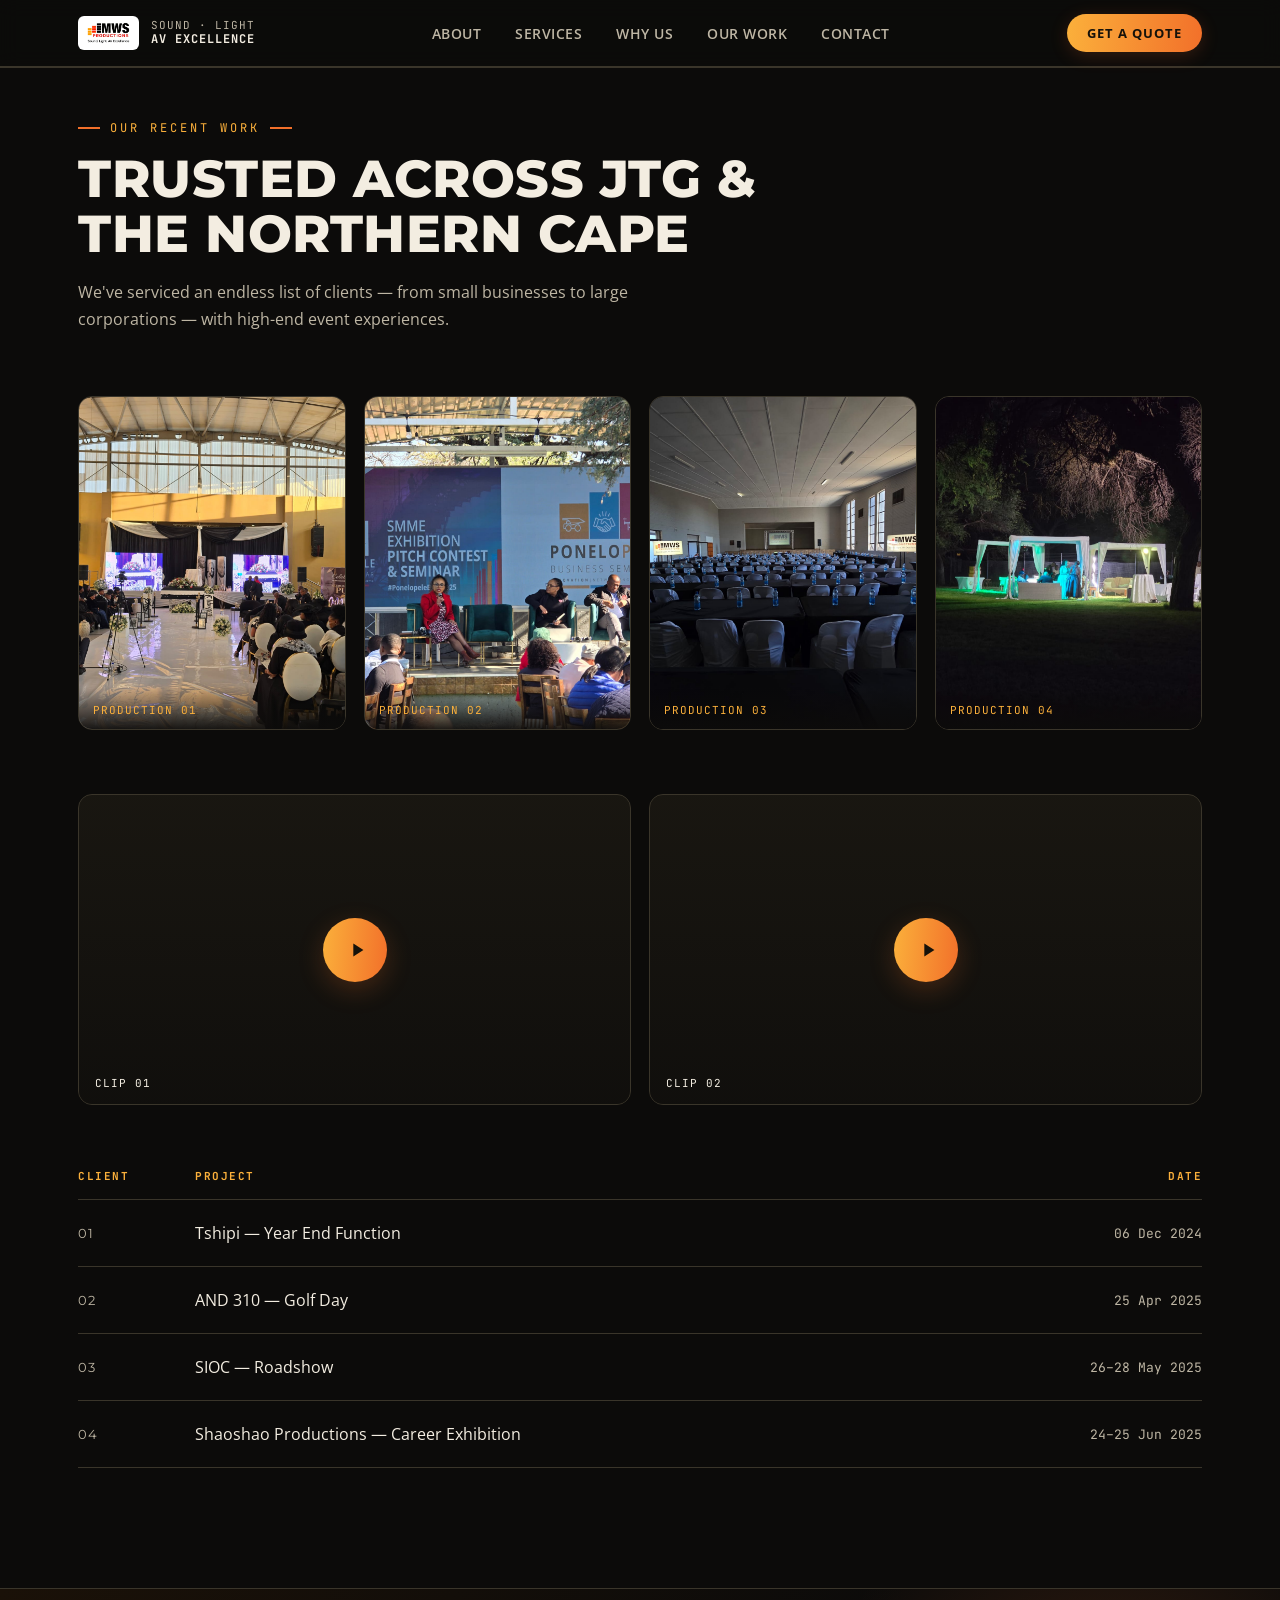
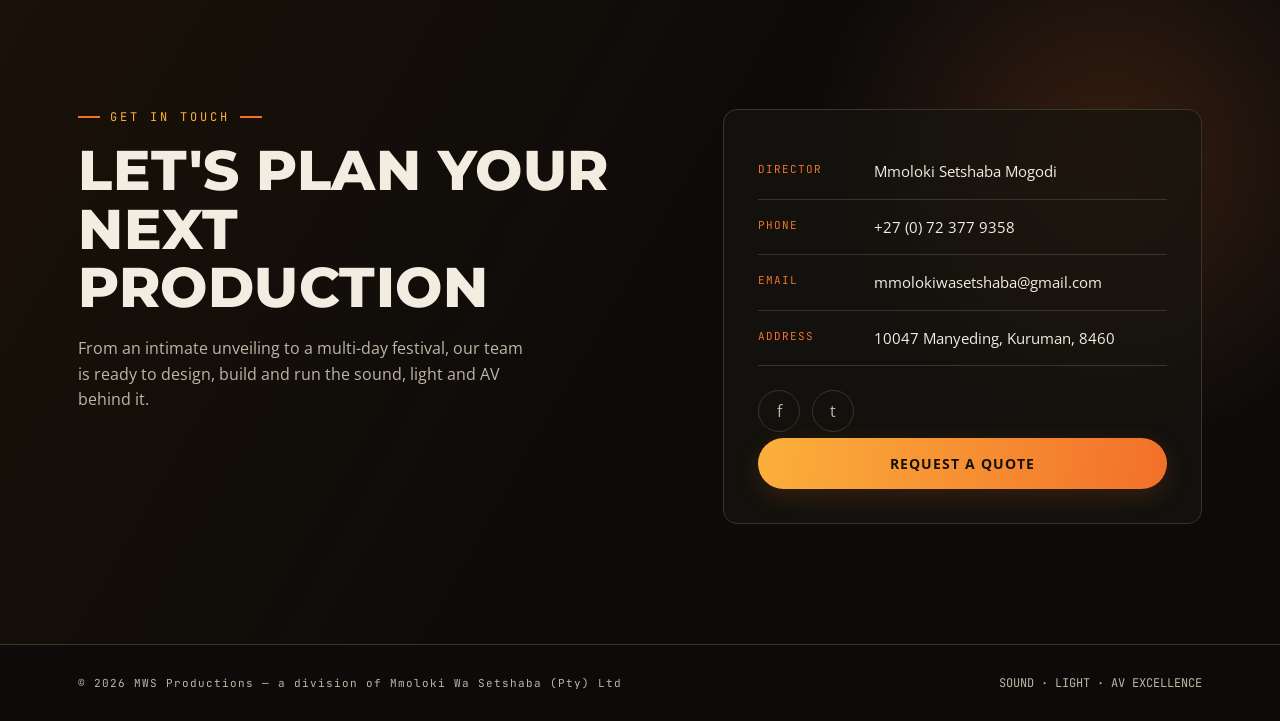
==== our-work.html @ 177bc917 "init" ====
<!DOCTYPE html>
<html lang="en">
<head>
<meta charset="UTF-8">
<meta name="viewport" content="width=device-width, initial-scale=1.0">
<title>MWS Productions — Sound. Light. AV Excellence.</title>
<link rel="preconnect" href="https://fonts.googleapis.com">
<link href="https://fonts.googleapis.com/css2?family=Montserrat:wght@400;600;700;800;900&family=Open+Sans:wght@400;500;600;700&family=JetBrains+Mono:wght@400;500&display=swap" rel="stylesheet">
<link rel="stylesheet" href="styles.css">
</head>
<body>

<header>
  <nav>
    <div class="brand">
      <img src="logo.png" alt="MWS Productions">
      <div class="brand-text">SOUND · LIGHT<br><b>AV EXCELLENCE</b></div>
    </div>
    <div class="navlinks">
      <a href="index.html#about">About</a>
      <a href="index.html#services">Services</a>
      <a href="why-us.html#why">Why Us</a>
      <a href="#work">Our Work</a>
      <a href="#contact">Contact</a>
    </div>
    <a href="#contact" class="nav-cta">Get a Quote</a>
  <button class="burger" id="burger" aria-label="Open menu" onclick="toggleMenu()">
      <span></span><span></span><span></span>
    </button>
  </nav>
  <div class="mobile-menu" id="mobile-menu">
    <a href="index.html#about" onclick="toggleMenu()">About</a>
    <a href="index.html#services" onclick="toggleMenu()">Services</a>
    <a href="why-us.html#why" onclick="toggleMenu()">Why Us</a>
    <a href="#work" onclick="toggleMenu()">Our Work</a>
    <a href="#contact" onclick="toggleMenu()">Contact</a>
    <a href="#contact" class="nav-cta" onclick="toggleMenu()">Get a Quote</a>
  </div>
</header>


<section class="work" id="work">
  <div class="wrap">
    <div class="sec-head">
      <div class="eyebrow">Our Recent Work</div>
      <h2>Trusted across JTG &amp; the Northern Cape</h2>
      <p>We've serviced an endless list of clients — from small businesses to large corporations — with high-end event experiences.</p>
    </div>

    <div class="work-gallery">
      <figure onclick="openLightbox('work1.jpg')"><img src="work1.jpg" alt="MWS Productions event work 1"><figcaption>Production 01</figcaption></figure>
      <figure onclick="openLightbox('work2.jpg')"><img src="work2.jpg" alt="MWS Productions event work 2"><figcaption>Production 02</figcaption></figure>
      <figure onclick="openLightbox('work3.jpg')"><img src="work3.jpg" alt="MWS Productions event work 3"><figcaption>Production 03</figcaption></figure>
      <figure onclick="openLightbox('work4.jpg')"><img src="work4.jpg" alt="MWS Productions event work 4"><figcaption>Production 04</figcaption></figure>
    </div>

    <div class="lightbox" id="lightbox" onclick="if(event.target===this)closeLightbox()">
      <div class="lightbox-close" onclick="closeLightbox()">&times;</div>
      <img id="lightbox-img" src="" alt="">
    </div>

    <div class="work-videos">
      <div class="video-card" onclick="playVideo(this)">
        <video preload="metadata" playsinline>
          <source src="VIDEO1.mp4" type="video/mp4">
        </video>
        <div class="vc-overlay">
          <div class="vc-play">
            <svg width="22" height="22" viewBox="0 0 24 24" fill="#16120a"><path d="M8 5v14l11-7z"/></svg>
          </div>
        </div>
        <div class="vc-label">Clip 01</div>
      </div>
      <div class="video-card" onclick="playVideo(this)">
        <video preload="metadata" playsinline>
          <source src="VIDEO2.mp4" type="video/mp4">
        </video>
        <div class="vc-overlay">
          <div class="vc-play">
            <svg width="22" height="22" viewBox="0 0 24 24" fill="#16120a"><path d="M8 5v14l11-7z"/></svg>
          </div>
        </div>
        <div class="vc-label">Clip 02</div>
      </div>
    </div>

    <table>
      <thead>
        <tr><th>Client</th><th>Project</th><th style="text-align:right;">Date</th></tr>
      </thead>
      <tbody>
        <tr><td>01</td><td>Tshipi — Year End Function</td><td>06 Dec 2024</td></tr>
        <tr><td>02</td><td>AND 310 — Golf Day</td><td>25 Apr 2025</td></tr>
        <tr><td>03</td><td>SIOC — Roadshow</td><td>26–28 May 2025</td></tr>
        <tr><td>04</td><td>Shaoshao Productions — Career Exhibition</td><td>24–25 Jun 2025</td></tr>
      </tbody>
    </table>
  </div>
</section>

<section class="contact" id="contact">
  <div class="wrap">
    <div class="contact-grid">
      <div>
        <div class="eyebrow">Get In Touch</div>
        <h2>Let's plan your<br>next production</h2>
        <p>From an intimate unveiling to a multi-day festival, our team is ready to design, build and run the sound, light and AV behind it.</p>
      </div>
      <div class="contact-card">
        <div class="contact-row">
          <div class="lab">Director</div>
          <div class="val">Mmoloki Setshaba Mogodi</div>
        </div>
        <div class="contact-row">
          <div class="lab">Phone</div>
          <div class="val"><a href="tel:+27723779358">+27 (0) 72 377 9358</a></div>
        </div>
        <div class="contact-row">
          <div class="lab">Email</div>
          <div class="val"><a href="mailto:mmolokiwasetshaba@gmail.com">mmolokiwasetshaba@gmail.com</a></div>
        </div>
        <div class="contact-row">
          <div class="lab">Address</div>
          <div class="val">10047 Manyeding, Kuruman, 8460</div>
        </div>
        <div class="socials">
          <a href="https://www.facebook.com/share/1BKwjpVTyV/" aria-label="Facebook" target="_blank" rel="noopener">f</a>
          <a href="https://www.tiktok.com/@setshabamogodi?_r=1&_t=ZS-96qgybyhoZ6" aria-label="TikTok" target="_blank" rel="noopener">t</a>
        </div>
        <a href="mailto:mmolokiwasetshaba@gmail.com" class="btn-primary">Request A Quote</a>
      </div>
    </div>
  </div>
</section>

<footer>
  <div class="wrap foot-row">
    <div class="brand-text">© 2026 MWS Productions — a division of Mmoloki Wa Setshaba (Pty) Ltd</div>
    <span class="mono">SOUND · LIGHT · AV EXCELLENCE</span>
  </div>
</footer>
<script src="script.js"></script>
</body>
</html>
---- styles.css ----
:root{
    --black:#0c0b0a;
    --panel:#16140f;
    --panel-2:#1d1a13;
    --line:#3a352a;
    --cream:#f3ede1;
    --cream-dim:#beb6a4;
    --amber:#fbb03b;
    --orange:#f2702a;
    --orange-deep:#d6531a;
    --r:14px;
  }
  *{margin:0;padding:0;box-sizing:border-box;}
  html{scroll-behavior:smooth;}
  body{
    background:var(--black);
    color:var(--cream);
    font-family:'Open Sans',sans-serif;
    overflow-x:hidden;
  }
  ::selection{background:var(--orange);color:#0c0b0a;}
 
  h1,h2,h3{font-family:'Montserrat',sans-serif;font-weight:800;letter-spacing:0.5px;text-transform:uppercase;}
  .mono{font-family:'JetBrains Mono',monospace;}
  .eyebrow{
    font-family:'JetBrains Mono',monospace;
    font-size:12px;
    letter-spacing:3px;
    text-transform:uppercase;
    color:var(--amber);
    display:flex;
    align-items:center;
    gap:10px;
  }
  .eyebrow::before{content:"";width:22px;height:2px;background:var(--orange);display:inline-block;}
  .eyebrow::after{content:"";width:22px;height:2px;background:var(--orange);display:inline-block;}
  a{color:inherit;text-decoration:none;}
  .wrap{max-width:1180px;margin:0 auto;padding:0 28px;}
 
  /* ---------- EQ bars motif ---------- */
  .eq{display:flex;align-items:flex-end;gap:4px;height:18px;}
  .eq span{width:4px;background:var(--amber);display:block;animation:eqpulse 1.1s ease-in-out infinite;}
  .eq span:nth-child(1){height:40%;background:var(--amber);animation-delay:0s;}
  .eq span:nth-child(2){height:70%;background:var(--orange);animation-delay:.15s;}
  .eq span:nth-child(3){height:100%;background:var(--orange-deep);animation-delay:.3s;}
  .eq span:nth-child(4){height:55%;background:#221d12;animation-delay:.45s;}
  @keyframes eqpulse{0%,100%{transform:scaleY(.5);}50%{transform:scaleY(1);}}
  @media (prefers-reduced-motion: reduce){.eq span{animation:none;}}
 
  /* ---------- NAV ---------- */
  header{
    position:fixed;top:0;left:0;right:0;z-index:100;
    background:rgba(12,11,10,0.82);
    backdrop-filter:blur(10px);
    border-bottom:1px solid var(--line);
  }
  nav{
    display:flex;align-items:center;justify-content:space-between;
    max-width:1180px;margin:0 auto;padding:14px 28px;
  }
  .brand{display:flex;align-items:center;gap:12px;}
  .brand img{height:34px;width:auto;display:block;background:#fff;padding:5px 8px;border-radius:6px;}
  .brand-text{font-family:'JetBrains Mono',monospace;font-size:11px;color:var(--cream-dim);letter-spacing:1px;line-height:1.3;}
  .brand-text b{color:var(--cream);font-size:12px;}
  .navlinks{display:flex;gap:34px;font-size:14px;font-weight:600;text-transform:uppercase;letter-spacing:0.5px;}
  .navlinks a{position:relative;padding:4px 0;color:var(--cream-dim);transition:color .2s;}
  .navlinks a:hover{color:var(--cream);}
  .navlinks a::after{content:"";position:absolute;bottom:-2px;left:0;width:0;height:2px;background:linear-gradient(90deg,var(--amber),var(--orange));transition:width .25s;}
  .navlinks a:hover::after{width:100%;}
  .nav-cta{
    font-size:13px;font-weight:700;text-transform:uppercase;letter-spacing:1px;
    background:linear-gradient(95deg,var(--amber),var(--orange));
    color:#16120a;padding:10px 20px;border-radius:999px;
    box-shadow:0 4px 18px rgba(242,112,42,0.18);
  }
  .burger{
    display:none;flex-direction:column;justify-content:center;gap:5px;
    width:42px;height:42px;border-radius:50%;border:1px solid var(--line);
    background:transparent;cursor:pointer;flex-shrink:0;
  }
  .burger span{display:block;width:18px;height:2px;background:var(--cream);margin:0 auto;transition:transform .25s, opacity .25s;}
  .burger.is-open span:nth-child(1){transform:translateY(7px) rotate(45deg);}
  .burger.is-open span:nth-child(2){opacity:0;}
  .burger.is-open span:nth-child(3){transform:translateY(-7px) rotate(-45deg);}
 
  .mobile-menu{
    display:flex;flex-direction:column;gap:0;
    background:rgba(12,11,10,0.97);border-top:1px solid var(--line);
    max-height:0;overflow:hidden;transition:max-height .3s ease;
  }
  .mobile-menu.is-open{max-height:420px;}
  .mobile-menu a{
    padding:18px 28px;border-bottom:1px solid var(--line);font-size:15px;font-weight:600;
    text-transform:uppercase;letter-spacing:0.5px;color:var(--cream-dim);
  }
  .mobile-menu a:hover{color:var(--amber);}
  .mobile-menu .nav-cta{margin:18px 28px;display:inline-block;text-align:center;}
 
  /* ---------- HERO ---------- */
  .hero{
    position:relative;
    min-height:100vh;
    display:flex;
    align-items:center;
    padding:140px 0 100px;
    background:
      radial-gradient(ellipse 900px 500px at 80% 0%, rgba(242,112,42,0.16), transparent 60%),
      radial-gradient(ellipse 700px 500px at 10% 100%, rgba(251,176,59,0.10), transparent 60%),
      var(--black);
    overflow:hidden;
  }
  .hero-bars{
    position:absolute;right:-60px;top:0;bottom:0;width:46%;
    display:flex;align-items:flex-end;gap:18px;
    padding:80px 40px;opacity:.55;
    -webkit-mask-image:linear-gradient(to left, black 30%, transparent 95%);
    mask-image:linear-gradient(to left, black 30%, transparent 95%);
  }
  .hero-bars i{
    flex:1;border-radius:4px 4px 0 0;
    background:linear-gradient(180deg,var(--amber),var(--orange-deep));
    animation:barwave 3.4s ease-in-out infinite;
  }
  .hero-bars i:nth-child(odd){animation-duration:4.1s;}
  .hero-bars i:nth-child(1){height:30%;animation-delay:.1s;}
  .hero-bars i:nth-child(2){height:62%;animation-delay:.6s;}
  .hero-bars i:nth-child(3){height:42%;animation-delay:0s;}
  .hero-bars i:nth-child(4){height:88%;animation-delay:.9s;}
  .hero-bars i:nth-child(5){height:50%;animation-delay:.3s;}
  .hero-bars i:nth-child(6){height:75%;animation-delay:1.1s;}
  .hero-bars i:nth-child(7){height:38%;animation-delay:.5s;}
  .hero-bars i:nth-child(8){height:65%;animation-delay:.2s;}
  @keyframes barwave{0%,100%{transform:scaleY(1);}50%{transform:scaleY(0.65);}}
  @media (prefers-reduced-motion: reduce){.hero-bars i{animation:none;}}
 
  .hero-inner{position:relative;z-index:2;max-width:680px;}
  .hero h1{
    font-size:clamp(46px,7vw,86px);
    line-height:0.96;
    color:var(--cream);
    margin:22px 0 24px;
  }
  .hero h1 .grad{
    background:linear-gradient(95deg,var(--amber),var(--orange-deep));
    -webkit-background-clip:text;background-clip:text;color:transparent;
  }
  .hero p{
    font-size:18px;line-height:1.6;color:var(--cream-dim);max-width:520px;margin-bottom:36px;
  }
  .hero-ctas{display:flex;gap:16px;flex-wrap:wrap;align-items:center;}
  .btn-primary{
    background:linear-gradient(95deg,var(--amber),var(--orange));
    color:#16120a;font-weight:700;text-transform:uppercase;letter-spacing:1px;font-size:14px;
    padding:16px 32px;border-radius:999px;display:inline-block;
    box-shadow:0 8px 26px rgba(242,112,42,0.16);
    transition:transform .2s;
  }
  .btn-primary:hover{transform:translateY(-2px);}
  .btn-ghost{
    border:1px solid var(--line);color:var(--cream);font-weight:600;text-transform:uppercase;
    letter-spacing:1px;font-size:14px;padding:15px 28px;border-radius:999px;
    transition:border-color .2s, color .2s;
  }
  .btn-ghost:hover{border-color:var(--amber);color:var(--amber);}
 
  .hero-meta{
    display:flex;gap:36px;margin-top:64px;padding-top:28px;border-top:1px solid var(--line);
    max-width:560px;
  }
  .hero-meta div b{display:block;font-family:'Montserrat',sans-serif;font-size:26px;color:var(--cream);}
  .hero-meta div span{font-size:12px;color:var(--cream-dim);text-transform:uppercase;letter-spacing:0.5px;}
 
  /* ---------- SECTION GENERIC ---------- */
  section{padding:120px 0;position:relative;}
  .sec-head{max-width:680px;margin-bottom:64px;}
  .sec-head h2{font-size:clamp(32px,4.2vw,52px);margin-top:16px;color:var(--cream);line-height:1.05;}
  .sec-head p{color:var(--cream-dim);margin-top:18px;font-size:16px;line-height:1.65;max-width:560px;}
 
  /* ---------- ABOUT ---------- */
  .about{background:var(--panel);border-top:1px solid var(--line);border-bottom:1px solid var(--line);}
  .about-grid{display:grid;grid-template-columns:1fr 1fr;gap:64px;align-items:start;}
  .about-grid p{color:var(--cream-dim);line-height:1.75;font-size:16px;margin-bottom:18px;}
  .about-grid p b{color:var(--cream);font-weight:700;}
  .turnkey{
    background:var(--panel-2);border:1px solid var(--line);border-radius:var(--r);padding:30px;
  }
  .turnkey h3{font-family:'Montserrat',sans-serif;font-weight:800;font-size:13px;letter-spacing:1.5px;color:var(--amber);margin-bottom:18px;}
  .turnkey ul{list-style:none;display:grid;grid-template-columns:1fr 1fr;gap:12px 18px;}
  .turnkey li{font-size:14px;color:var(--cream-dim);display:flex;gap:10px;align-items:flex-start;}
  .turnkey li::before{content:"";width:6px;height:6px;margin-top:7px;background:var(--orange);border-radius:1px;flex-shrink:0;}
 
  /* ---------- SERVICES (mixing-board channel strips) ---------- */
  .services{background:var(--black);}
  .channels{display:grid;grid-template-columns:repeat(4,1fr);gap:1px;background:var(--line);border:1px solid var(--line);border-radius:var(--r);overflow:hidden;}
  .channel{
    background:var(--panel);padding:32px 26px 28px;position:relative;
    transition:background .25s;
  }
  .channel:hover{background:var(--panel-2);}
  .channel .chnum{font-family:'JetBrains Mono',monospace;font-size:12px;color:var(--cream-dim);letter-spacing:1px;}
  .channel .eq{margin:18px 0 22px;}
  .channel h4{font-family:'Montserrat',sans-serif;font-size:19px;color:var(--cream);margin-bottom:14px;line-height:1.15;text-transform:uppercase;}
  .channel ul{list-style:none;}
  .channel li{font-size:13.5px;color:var(--cream-dim);line-height:1.7;padding-left:14px;position:relative;}
  .channel li::before{content:"—";position:absolute;left:0;color:var(--orange);}
 
  .for-hire{
    margin-top:1px;
    background:linear-gradient(95deg, rgba(242,112,42,0.12), rgba(251,176,59,0.05));
    border:1px solid var(--line);border-radius:var(--r);
    padding:34px 36px;margin-top:36px;
    display:flex;align-items:center;justify-content:space-between;gap:24px;flex-wrap:wrap;
  }
  .for-hire h4{font-family:'Montserrat',sans-serif;font-size:22px;color:var(--cream);}
  .for-hire p{color:var(--cream-dim);font-size:14.5px;margin-top:6px;}
 
  /* ---------- WHY US ---------- */
  .why{background:var(--panel);border-top:1px solid var(--line);border-bottom:1px solid var(--line);}
  .why-grid{display:grid;grid-template-columns:repeat(5,1fr);gap:1px;background:var(--line);border:1px solid var(--line);border-radius:var(--r);overflow:hidden;}
  .why-card{background:var(--black);padding:30px 22px;text-align:left;}
  .why-card .ix{font-family:'JetBrains Mono',monospace;font-size:11px;color:var(--orange);letter-spacing:1px;margin-bottom:14px;}
  .why-card h4{font-family:'Montserrat',sans-serif;font-size:16px;color:var(--cream);margin-bottom:10px;line-height:1.2;text-transform:uppercase;}
  .why-card p{font-size:13px;color:var(--cream-dim);line-height:1.55;}
 
  /* ---------- WORK / RIDER TABLE ---------- */
  .work-gallery{
    display:grid;grid-template-columns:repeat(4,1fr);gap:18px;margin-bottom:64px;
  }
  .work-gallery figure{
    position:relative;border-radius:var(--r);overflow:hidden;border:1px solid var(--line);
    aspect-ratio:4/5;background:var(--panel-2);
  }
  .work-gallery img{width:100%;height:100%;object-fit:cover;display:block;transition:transform .5s ease;}
  .work-gallery figure{cursor:zoom-in;}
  .work-gallery figure:hover img{transform:scale(1.06);}
 
  .lightbox{
    position:fixed;inset:0;z-index:200;
    background:rgba(10,9,8,0.92);backdrop-filter:blur(6px);
    display:flex;align-items:center;justify-content:center;
    opacity:0;pointer-events:none;transition:opacity .25s ease;padding:40px;
  }
  .lightbox.is-open{opacity:1;pointer-events:auto;}
  .lightbox img{max-width:min(90vw,900px);max-height:85vh;border-radius:10px;box-shadow:0 30px 80px rgba(0,0,0,0.6);}
  .lightbox-close{
    position:absolute;top:28px;right:32px;width:46px;height:46px;border-radius:50%;
    background:rgba(255,255,255,0.06);border:1px solid var(--line);
    display:flex;align-items:center;justify-content:center;color:var(--cream);
    font-size:22px;line-height:1;cursor:pointer;transition:border-color .2s,color .2s;
  }
  .lightbox-close:hover{border-color:var(--amber);color:var(--amber);}
  .work-gallery figcaption{
    position:absolute;left:0;right:0;bottom:0;padding:16px 14px 12px;
    background:linear-gradient(0deg, rgba(12,11,10,0.92), transparent);
    font-family:'JetBrains Mono',monospace;font-size:11px;letter-spacing:1px;color:var(--amber);
    text-transform:uppercase;
  }
  .work table{width:100%;border-collapse:collapse;}
  .work thead th{
    text-align:left;font-family:'JetBrains Mono',monospace;font-size:11px;letter-spacing:1.5px;
    text-transform:uppercase;color:var(--amber);padding:0 0 16px;border-bottom:1px solid var(--line);
  }
  .work tbody td{
    padding:22px 0;border-bottom:1px solid var(--line);font-size:16px;color:var(--cream);
    vertical-align:middle;
  }
  .work tbody tr:hover td{color:var(--amber);}
  .work tbody td:last-child{color:var(--cream-dim);font-family:'JetBrains Mono',monospace;font-size:13px;text-align:right;}
  .work tbody td:first-child{font-family:'Montserrat',sans-serif;font-size:13px;color:var(--cream-dim);letter-spacing:1px;}
 
  /* ---------- CONTACT ---------- */
  .contact{
    background:linear-gradient(120deg,#1a1108,#0c0b0a 55%);
    position:relative;border-top:1px solid var(--line);
    overflow:hidden;
  }
  .contact::before{
    content:"";position:absolute;right:-10%;top:-20%;width:600px;height:600px;border-radius:50%;
    background:radial-gradient(circle, rgba(242,112,42,0.18), transparent 70%);
  }
  .contact-grid{position:relative;z-index:2;display:grid;grid-template-columns:1.1fr 0.9fr;gap:60px;align-items:start;}
  .contact h2{font-size:clamp(32px,4.5vw,56px);color:var(--cream);margin-top:16px;line-height:1.04;}
  .contact > .wrap > .contact-grid > div:first-child p{color:var(--cream-dim);margin-top:20px;font-size:16px;max-width:460px;line-height:1.6;}
  .contact-card{
    background:rgba(22,20,15,0.7);border:1px solid var(--line);border-radius:var(--r);padding:34px;
    backdrop-filter:blur(6px);
  }
  .contact-row{display:flex;gap:16px;padding:16px 0;border-bottom:1px solid var(--line);align-items:flex-start;}
  .contact-row:last-of-type{border-bottom:none;}
  .contact-row .lab{font-family:'JetBrains Mono',monospace;font-size:11px;color:var(--orange);letter-spacing:1px;text-transform:uppercase;width:100px;flex-shrink:0;padding-top:2px;}
  .contact-row .val{font-size:15px;color:var(--cream);line-height:1.5;}
  .contact-row .val a:hover{color:var(--amber);}
  .socials{display:flex;gap:12px;margin-top:24px;}
  .socials a{
    border:1px solid var(--line);width:42px;height:42px;border-radius:50%;
    display:flex;align-items:center;justify-content:center;transition:border-color .2s, color .2s;
    color:var(--cream-dim);
  }
  .socials a:hover{border-color:var(--amber);color:var(--amber);}
  .contact-card .btn-primary{width:100%;text-align:center;margin-top:6px;}
 
  footer{
    background:var(--black);border-top:1px solid var(--line);padding:30px 0;
  }
  .foot-row{display:flex;justify-content:space-between;align-items:center;flex-wrap:wrap;gap:14px;}
  .foot-row .brand-text{color:var(--cream-dim);}
  .foot-row span.mono{font-size:12px;color:var(--cream-dim);}
 
  @media (max-width:980px){
    .navlinks{display:none;}
    .nav-cta{display:none;}
    .burger{display:flex;}
    .about-grid{grid-template-columns:1fr;}
    .channels{grid-template-columns:1fr 1fr;}
    .why-grid{grid-template-columns:1fr 1fr;}
    .contact-grid{grid-template-columns:1fr;}
    .hero-bars{width:60%;opacity:.35;}
  }
  @media (max-width:560px){
    .channels{grid-template-columns:1fr;}
    .why-grid{grid-template-columns:1fr;}
    .turnkey ul{grid-template-columns:1fr;}
    .work tbody td{font-size:14px;}
    .for-hire{flex-direction:column;align-items:flex-start;}
    .work-gallery{grid-template-columns:1fr 1fr;}
    .contact-card{padding:24px;}
    .contact-row{flex-direction:column;gap:4px;padding:14px 0;}
    .contact-row .lab{width:auto;}
    .contact::before{width:340px;height:340px;}
  }
  .work-videos{
    display:grid;grid-template-columns:1fr 1fr;gap:18px;margin-bottom:64px;
  }
  .video-card{
    position:relative;border-radius:var(--r);overflow:hidden;border:1px solid var(--line);
    aspect-ratio:16/9;background:var(--panel-2);cursor:pointer;
  }
  .video-card video{width:100%;height:100%;object-fit:cover;display:block;}
  .video-card .vc-overlay{
    position:absolute;inset:0;display:flex;align-items:center;justify-content:center;
    background:linear-gradient(0deg, rgba(12,11,10,0.75), rgba(12,11,10,0.25));
    transition:opacity .3s ease;
  }
  .video-card.is-playing .vc-overlay{opacity:0;pointer-events:none;}
  .vc-play{
    width:64px;height:64px;border-radius:50%;
    background:linear-gradient(95deg,var(--amber),var(--orange));
    display:flex;align-items:center;justify-content:center;
    box-shadow:0 8px 26px rgba(242,112,42,0.22);
    transition:transform .2s;
  }
  .video-card:hover .vc-play{transform:scale(1.08);}
  .vc-play svg{margin-left:4px;}
  .vc-label{
    position:absolute;left:16px;bottom:14px;
    font-family:'JetBrains Mono',monospace;font-size:11px;letter-spacing:1px;color:var(--cream);
    text-transform:uppercase;z-index:2;
  }
    @media (max-width:380px){
    .wrap{padding:0 18px;}

    .hero{padding:120px 0 70px;}
    .hero h1{font-size:34px;line-height:1.05;}
    .hero p{font-size:15px;}
    .hero-ctas{flex-direction:column;align-items:stretch;}
    .hero-ctas a{text-align:center;}
    .hero-meta{
        flex-direction:column;gap:18px;margin-top:40px;padding-top:20px;
    }
    .hero-meta div b{font-size:21px;}

    .sec-head h2{font-size:26px;}

    .contact h2{font-size:28px;}
    .contact-card{padding:18px;}
    }
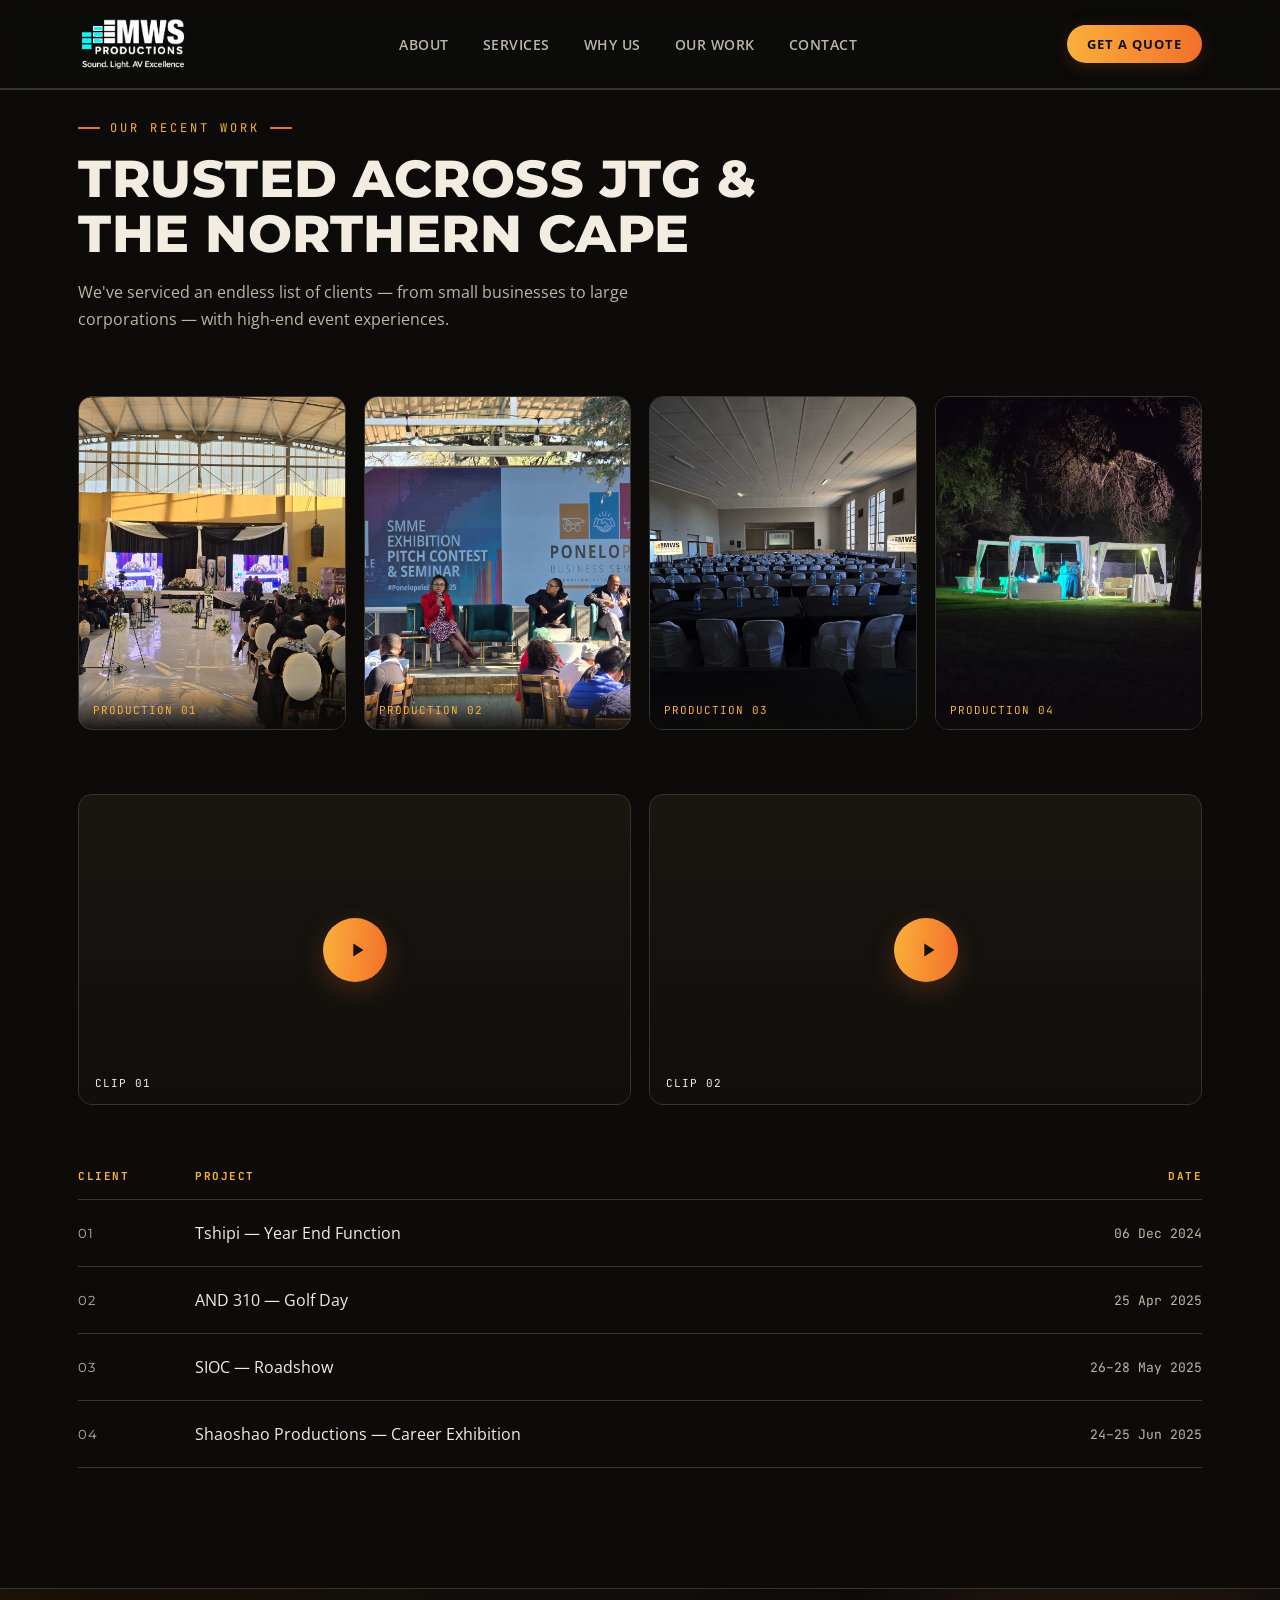
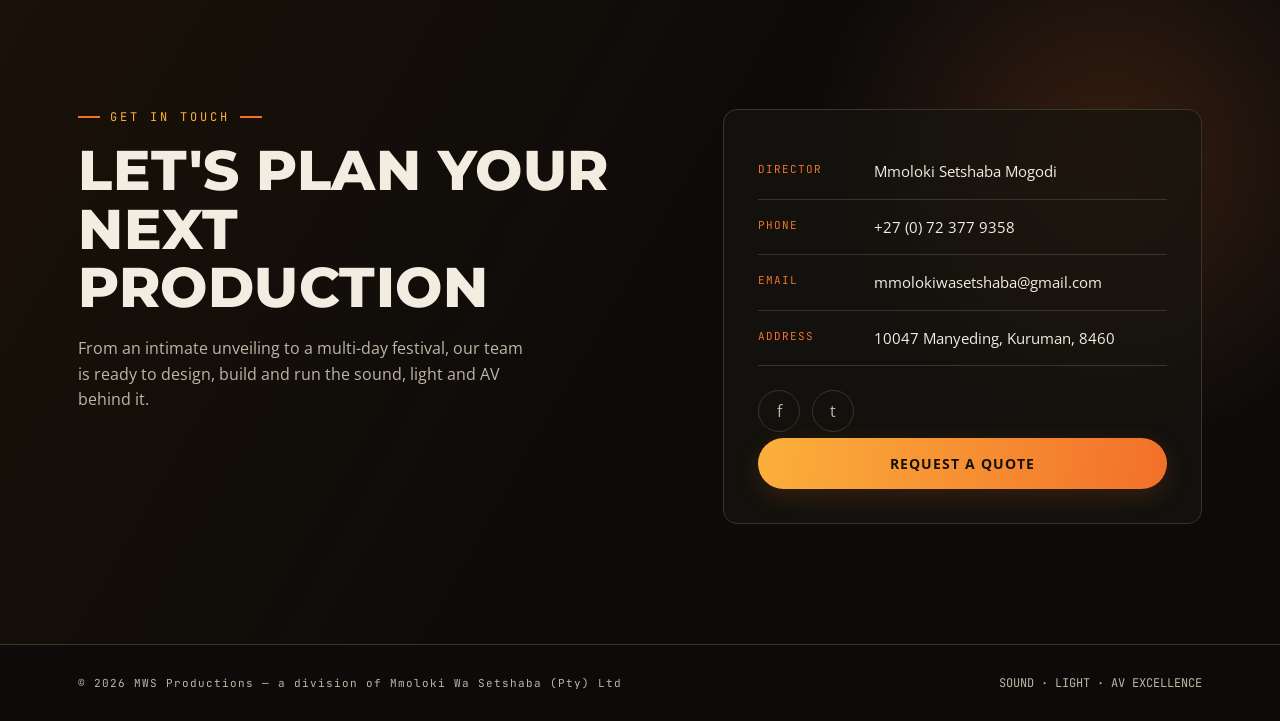
==== commit e3eee628: "update" ====
--- a/our-work.html
+++ b/our-work.html
@@ -14,7 +14,7 @@
   <nav>
     <div class="brand">
       <img src="logo.png" alt="MWS Productions">
-      <div class="brand-text">SOUND · LIGHT<br><b>AV EXCELLENCE</b></div>
+      
     </div>
     <div class="navlinks">
       <a href="index.html#about">About</a>
--- a/styles.css
+++ b/styles.css
@@ -59,7 +59,7 @@
     max-width:1180px;margin:0 auto;padding:14px 28px;
   }
   .brand{display:flex;align-items:center;gap:12px;}
-  .brand img{height:34px;width:auto;display:block;background:#fff;padding:5px 8px;border-radius:6px;}
+  .brand img{height:60px;width:auto;filter: invert(1) brightness(100);border-radius:6px;}
   .brand-text{font-family:'JetBrains Mono',monospace;font-size:11px;color:var(--cream-dim);letter-spacing:1px;line-height:1.3;}
   .brand-text b{color:var(--cream);font-size:12px;}
   .navlinks{display:flex;gap:34px;font-size:14px;font-weight:600;text-transform:uppercase;letter-spacing:0.5px;}
@@ -106,16 +106,40 @@
     background:
       radial-gradient(ellipse 900px 500px at 80% 0%, rgba(242,112,42,0.16), transparent 60%),
       radial-gradient(ellipse 700px 500px at 10% 100%, rgba(251,176,59,0.10), transparent 60%),
-      var(--black);
+      linear-gradient(rgba(12, 11, 10, 0.462), rgba(12,11,10,0.88)),
+      url('hero-background.jpg');
+    background-size:cover;
+    background-position:center;
     overflow:hidden;
   }
-  .hero-bars{
-    position:absolute;right:-60px;top:0;bottom:0;width:46%;
-    display:flex;align-items:flex-end;gap:18px;
-    padding:80px 40px;opacity:.55;
-    -webkit-mask-image:linear-gradient(to left, black 30%, transparent 95%);
-    mask-image:linear-gradient(to left, black 30%, transparent 95%);
-  }
+  
+.hero-bars {
+  position: absolute;
+  top: 0;
+  bottom: 0;
+  width: 30%;
+  display: flex;
+  align-items: flex-end;
+  gap: 18px;
+  padding: 80px 40px;
+  opacity: .55;
+}
+
+/* RIGHT SIDE (your original) */
+.hero-bars.right {
+  right: -60px;
+  -webkit-mask-image: linear-gradient(to left, black 30%, transparent 95%);
+  mask-image: linear-gradient(to left, black 30%, transparent 95%);
+}
+
+/* LEFT SIDE (mirrored) */
+.hero-bars.left {
+  left: -60px;
+  flex-direction: row-reverse; /* flips bar order */
+  -webkit-mask-image: linear-gradient(to right, black 30%, transparent 95%);
+  mask-image: linear-gradient(to right, black 30%, transparent 95%);
+}
+
   .hero-bars i{
     flex:1;border-radius:4px 4px 0 0;
     background:linear-gradient(180deg,var(--amber),var(--orange-deep));
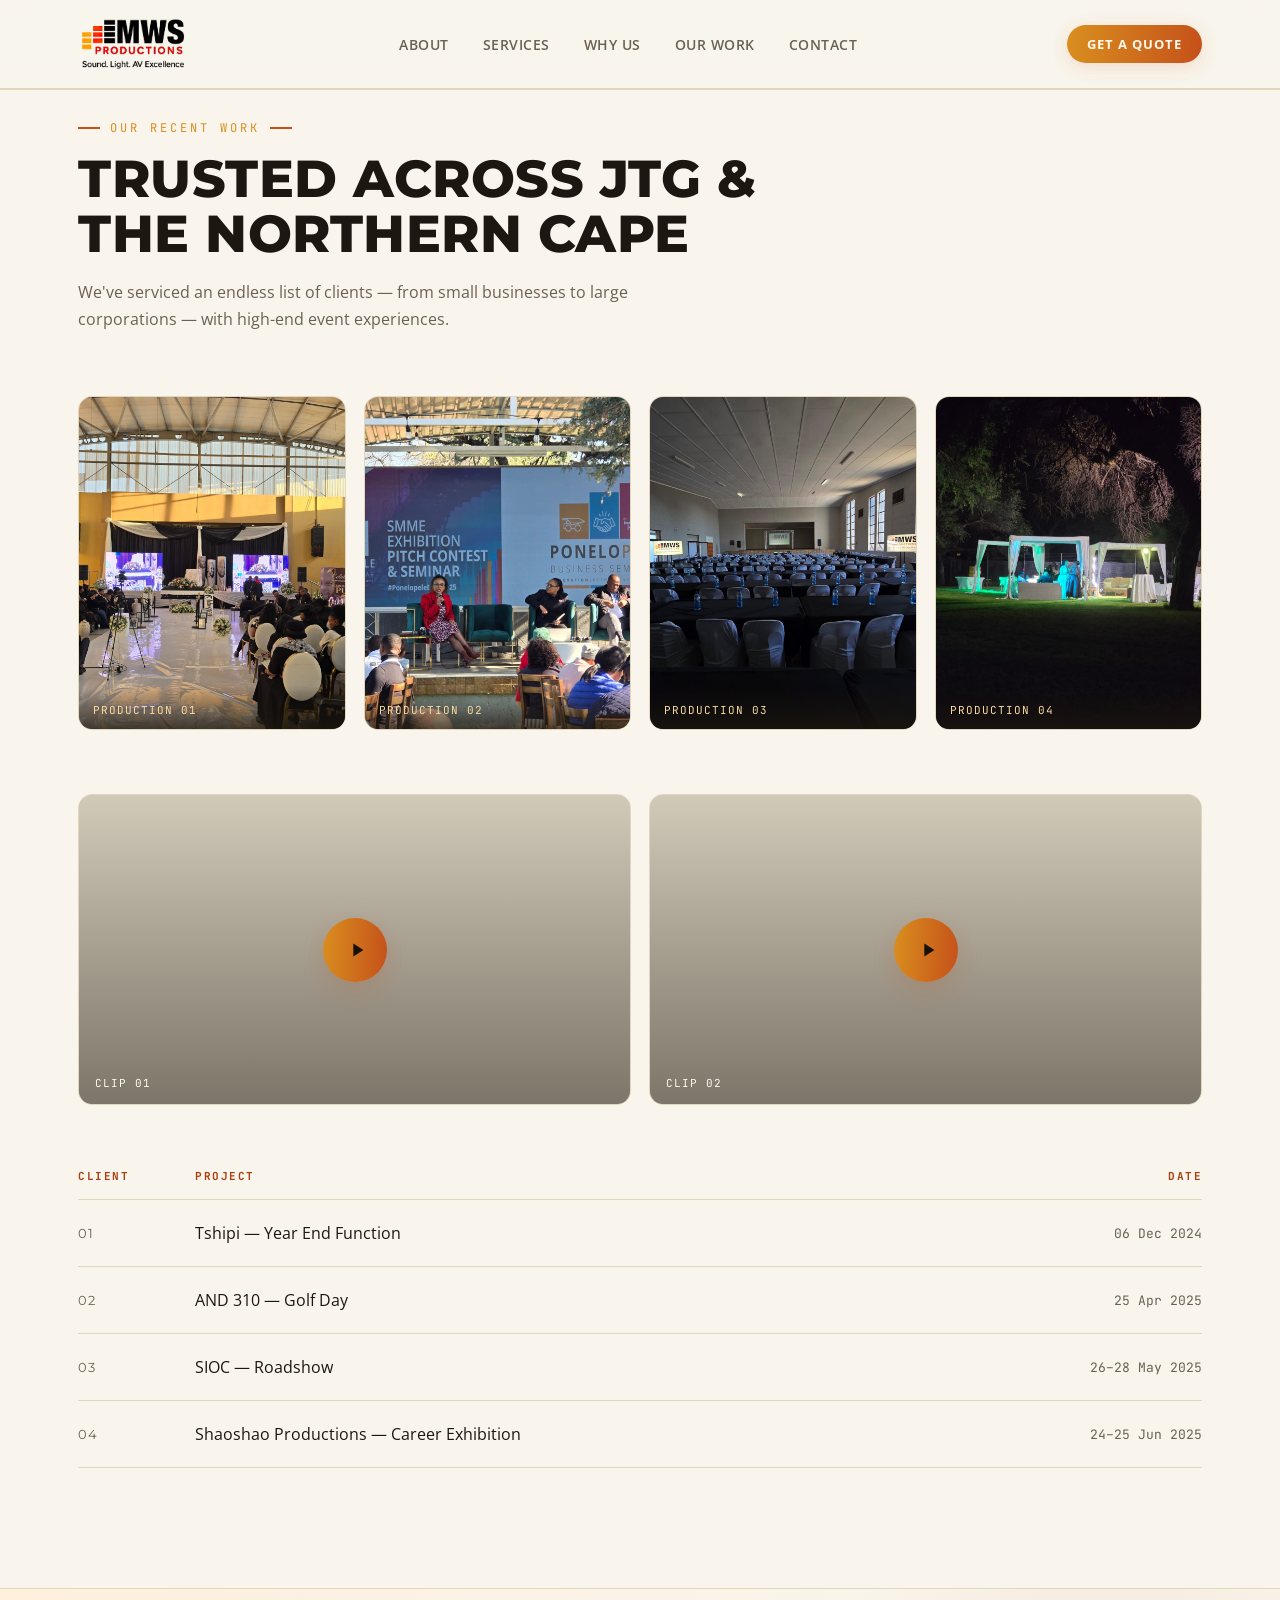
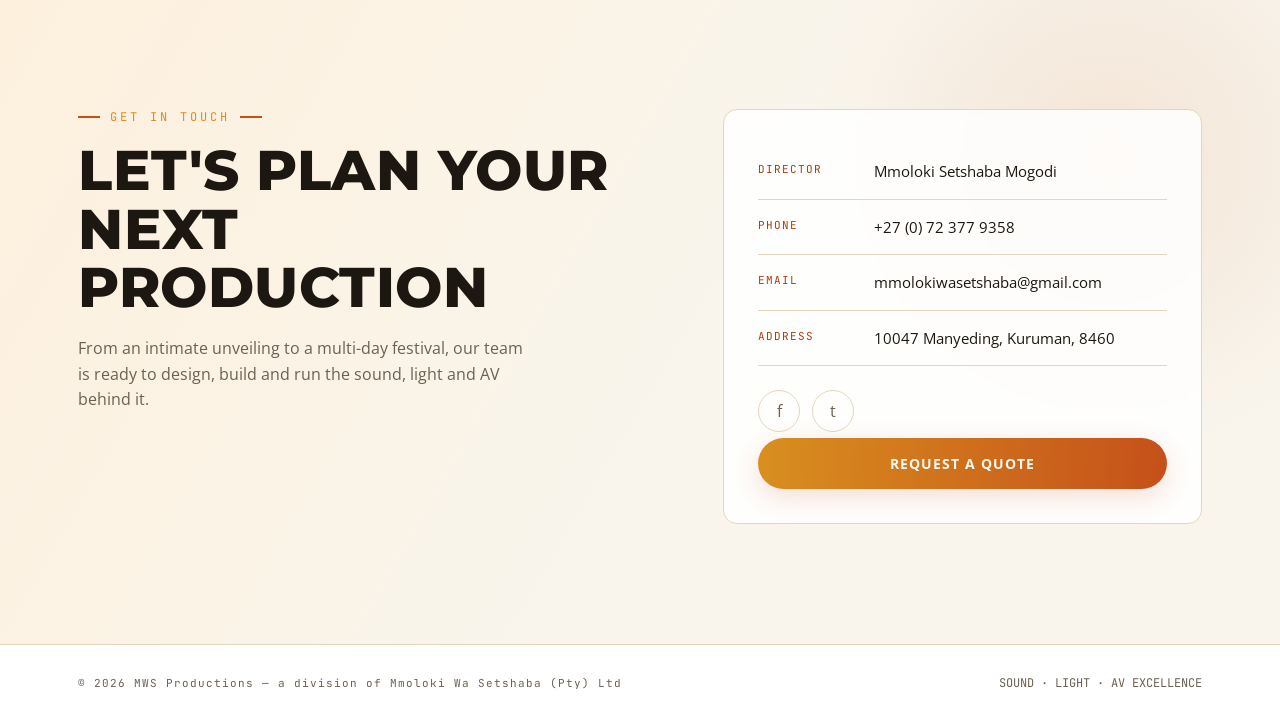
==== commit aa4c20ec: "update" ====
--- a/our-work.html
+++ b/our-work.html
@@ -13,7 +13,7 @@
 <header>
   <nav>
     <div class="brand">
-      <img src="logo.png" alt="MWS Productions">
+      <img src="images/logo.png" alt="MWS Productions">
       
     </div>
     <div class="navlinks">
@@ -48,10 +48,10 @@
     </div>
 
     <div class="work-gallery">
-      <figure onclick="openLightbox('work1.jpg')"><img src="work1.jpg" alt="MWS Productions event work 1"><figcaption>Production 01</figcaption></figure>
-      <figure onclick="openLightbox('work2.jpg')"><img src="work2.jpg" alt="MWS Productions event work 2"><figcaption>Production 02</figcaption></figure>
-      <figure onclick="openLightbox('work3.jpg')"><img src="work3.jpg" alt="MWS Productions event work 3"><figcaption>Production 03</figcaption></figure>
-      <figure onclick="openLightbox('work4.jpg')"><img src="work4.jpg" alt="MWS Productions event work 4"><figcaption>Production 04</figcaption></figure>
+      <figure onclick="openLightbox('work1.jpg')"><img src="images/work1.jpg" alt="MWS Productions event work 1"><figcaption>Production 01</figcaption></figure>
+      <figure onclick="openLightbox('work2.jpg')"><img src="images/work2.jpg" alt="MWS Productions event work 2"><figcaption>Production 02</figcaption></figure>
+      <figure onclick="openLightbox('work3.jpg')"><img src="images/work3.jpg" alt="MWS Productions event work 3"><figcaption>Production 03</figcaption></figure>
+      <figure onclick="openLightbox('work4.jpg')"><img src="images/work4.jpg" alt="MWS Productions event work 4"><figcaption>Production 04</figcaption></figure>
     </div>
 
     <div class="lightbox" id="lightbox" onclick="if(event.target===this)closeLightbox()">
@@ -62,7 +62,7 @@
     <div class="work-videos">
       <div class="video-card" onclick="playVideo(this)">
         <video preload="metadata" playsinline>
-          <source src="VIDEO1.mp4" type="video/mp4">
+          <source src="images/VIDEO1.mp4" type="video/mp4">
         </video>
         <div class="vc-overlay">
           <div class="vc-play">
@@ -73,7 +73,7 @@
       </div>
       <div class="video-card" onclick="playVideo(this)">
         <video preload="metadata" playsinline>
-          <source src="VIDEO2.mp4" type="video/mp4">
+          <source src="images/VIDEO2.mp4" type="video/mp4">
         </video>
         <div class="vc-overlay">
           <div class="vc-play">
--- a/styles.css
+++ b/styles.css
@@ -1,13 +1,13 @@
- :root{
-    --black:#0c0b0a;
-    --panel:#16140f;
-    --panel-2:#1d1a13;
-    --line:#3a352a;
-    --cream:#f3ede1;
-    --cream-dim:#beb6a4;
-    --amber:#fbb03b;
-    --orange:#f2702a;
-    --orange-deep:#d6531a;
+:root{
+    --black:#f9f5ec;
+    --panel:#ffffff;
+    --panel-2:#f1e9d6;
+    --line:#e2d7bd;
+    --cream:#1c1710;
+    --cream-dim:#6b6153;
+    --amber:#d98f1f;
+    --orange:#c5501a;
+    --orange-deep:#a83e12;
     --r:14px;
   }
   *{margin:0;padding:0;box-sizing:border-box;}
@@ -18,7 +18,7 @@
     font-family:'Open Sans',sans-serif;
     overflow-x:hidden;
   }
-  ::selection{background:var(--orange);color:#0c0b0a;}
+  ::selection{background:var(--orange);color:#fff8ec;}
  
   h1,h2,h3{font-family:'Montserrat',sans-serif;font-weight:800;letter-spacing:0.5px;text-transform:uppercase;}
   .mono{font-family:'JetBrains Mono',monospace;}
@@ -43,14 +43,14 @@
   .eq span:nth-child(1){height:40%;background:var(--amber);animation-delay:0s;}
   .eq span:nth-child(2){height:70%;background:var(--orange);animation-delay:.15s;}
   .eq span:nth-child(3){height:100%;background:var(--orange-deep);animation-delay:.3s;}
-  .eq span:nth-child(4){height:55%;background:#221d12;animation-delay:.45s;}
+  .eq span:nth-child(4){height:55%;background:#e2d7bd;animation-delay:.45s;}
   @keyframes eqpulse{0%,100%{transform:scaleY(.5);}50%{transform:scaleY(1);}}
   @media (prefers-reduced-motion: reduce){.eq span{animation:none;}}
  
   /* ---------- NAV ---------- */
   header{
     position:fixed;top:0;left:0;right:0;z-index:100;
-    background:rgba(12,11,10,0.82);
+    background:rgba(249,245,236,0.86);
     backdrop-filter:blur(10px);
     border-bottom:1px solid var(--line);
   }
@@ -59,7 +59,7 @@
     max-width:1180px;margin:0 auto;padding:14px 28px;
   }
   .brand{display:flex;align-items:center;gap:12px;}
-  .brand img{height:60px;width:auto;filter: invert(1) brightness(100);border-radius:6px;}
+  .brand img{height:60px;width:auto;border-radius:6px;}
   .brand-text{font-family:'JetBrains Mono',monospace;font-size:11px;color:var(--cream-dim);letter-spacing:1px;line-height:1.3;}
   .brand-text b{color:var(--cream);font-size:12px;}
   .navlinks{display:flex;gap:34px;font-size:14px;font-weight:600;text-transform:uppercase;letter-spacing:0.5px;}
@@ -70,8 +70,8 @@
   .nav-cta{
     font-size:13px;font-weight:700;text-transform:uppercase;letter-spacing:1px;
     background:linear-gradient(95deg,var(--amber),var(--orange));
-    color:#16120a;padding:10px 20px;border-radius:999px;
-    box-shadow:0 4px 18px rgba(242,112,42,0.18);
+    color:#fff8ec;padding:10px 20px;border-radius:999px;
+    box-shadow:0 4px 18px rgba(197,80,26,0.16);
   }
   .burger{
     display:none;flex-direction:column;justify-content:center;gap:5px;
@@ -85,7 +85,7 @@
  
   .mobile-menu{
     display:flex;flex-direction:column;gap:0;
-    background:rgba(12,11,10,0.97);border-top:1px solid var(--line);
+    background:rgba(255,255,255,0.98);border-top:1px solid var(--line);
     max-height:0;overflow:hidden;transition:max-height .3s ease;
   }
   .mobile-menu.is-open{max-height:420px;}
@@ -104,9 +104,9 @@
     align-items:center;
     padding:140px 0 100px;
     background:
-      radial-gradient(ellipse 900px 500px at 80% 0%, rgba(242,112,42,0.16), transparent 60%),
-      radial-gradient(ellipse 700px 500px at 10% 100%, rgba(251,176,59,0.10), transparent 60%),
-      linear-gradient(rgba(12, 11, 10, 0.462), rgba(12,11,10,0.88)),
+      radial-gradient(ellipse 900px 500px at 80% 0%, rgba(197,80,26,0.10), transparent 60%),
+      radial-gradient(ellipse 700px 500px at 10% 100%, rgba(217,143,31,0.08), transparent 60%),
+      linear-gradient(rgba(249,245,236,0.35), rgba(249,245,236,0.9)),
       url('hero-background.jpg');
     background-size:cover;
     background-position:center;
@@ -122,7 +122,7 @@
   align-items: flex-end;
   gap: 18px;
   padding: 80px 40px;
-  opacity: .55;
+  opacity: .45;
 }
 
 /* RIGHT SIDE (your original) */
@@ -174,9 +174,9 @@
   .hero-ctas{display:flex;gap:16px;flex-wrap:wrap;align-items:center;}
   .btn-primary{
     background:linear-gradient(95deg,var(--amber),var(--orange));
-    color:#16120a;font-weight:700;text-transform:uppercase;letter-spacing:1px;font-size:14px;
+    color:#fff8ec;font-weight:700;text-transform:uppercase;letter-spacing:1px;font-size:14px;
     padding:16px 32px;border-radius:999px;display:inline-block;
-    box-shadow:0 8px 26px rgba(242,112,42,0.16);
+    box-shadow:0 8px 26px rgba(197,80,26,0.18);
     transition:transform .2s;
   }
   .btn-primary:hover{transform:translateY(-2px);}
@@ -185,7 +185,7 @@
     letter-spacing:1px;font-size:14px;padding:15px 28px;border-radius:999px;
     transition:border-color .2s, color .2s;
   }
-  .btn-ghost:hover{border-color:var(--amber);color:var(--amber);}
+  .btn-ghost:hover{border-color:var(--amber);color:var(--orange-deep);}
  
   .hero-meta{
     display:flex;gap:36px;margin-top:64px;padding-top:28px;border-top:1px solid var(--line);
@@ -208,17 +208,18 @@
   .turnkey{
     background:var(--panel-2);border:1px solid var(--line);border-radius:var(--r);padding:30px;
   }
-  .turnkey h3{font-family:'Montserrat',sans-serif;font-weight:800;font-size:13px;letter-spacing:1.5px;color:var(--amber);margin-bottom:18px;}
+  .turnkey h3{font-family:'Montserrat',sans-serif;font-weight:800;font-size:13px;letter-spacing:1.5px;color:var(--orange-deep);margin-bottom:18px;}
   .turnkey ul{list-style:none;display:grid;grid-template-columns:1fr 1fr;gap:12px 18px;}
   .turnkey li{font-size:14px;color:var(--cream-dim);display:flex;gap:10px;align-items:flex-start;}
   .turnkey li::before{content:"";width:6px;height:6px;margin-top:7px;background:var(--orange);border-radius:1px;flex-shrink:0;}
  
   /* ---------- SERVICES (mixing-board channel strips) ---------- */
   .services{background:var(--black);}
-  .channels{display:grid;grid-template-columns:repeat(4,1fr);gap:1px;background:var(--line);border:1px solid var(--line);border-radius:var(--r);overflow:hidden;}
+  .channels{display:grid;grid-template-columns:repeat(4,1fr);gap:1px;background:var(--line);border:1px solid var(--line);border-radius:var(--r);overflow:hidden;align-items:start;}
   .channel{
     background:var(--panel);padding:32px 26px 28px;position:relative;
     transition:background .25s;
+    height:100%;
   }
   .channel:hover{background:var(--panel-2);}
   .channel .chnum{font-family:'JetBrains Mono',monospace;font-size:12px;color:var(--cream-dim);letter-spacing:1px;}
@@ -227,6 +228,15 @@
   .channel ul{list-style:none;}
   .channel li{font-size:13.5px;color:var(--cream-dim);line-height:1.7;padding-left:14px;position:relative;}
   .channel li::before{content:"—";position:absolute;left:0;color:var(--orange);}
+  .channel-img{
+    width:100%;
+    aspect-ratio:4/3;
+    object-fit:cover;
+    border-radius:10px;
+    border:1px solid var(--line);
+    margin-bottom:22px;
+    display:block;
+  }
  
   .for-hire{
     margin-top:1px;
@@ -237,12 +247,12 @@
   }
   .for-hire h4{font-family:'Montserrat',sans-serif;font-size:22px;color:var(--cream);}
   .for-hire p{color:var(--cream-dim);font-size:14.5px;margin-top:6px;}
- 
+
   /* ---------- WHY US ---------- */
   .why{background:var(--panel);border-top:1px solid var(--line);border-bottom:1px solid var(--line);}
   .why-grid{display:grid;grid-template-columns:repeat(5,1fr);gap:1px;background:var(--line);border:1px solid var(--line);border-radius:var(--r);overflow:hidden;}
   .why-card{background:var(--black);padding:30px 22px;text-align:left;}
-  .why-card .ix{font-family:'JetBrains Mono',monospace;font-size:11px;color:var(--orange);letter-spacing:1px;margin-bottom:14px;}
+  .why-card .ix{font-family:'JetBrains Mono',monospace;font-size:11px;color:var(--orange-deep);letter-spacing:1px;margin-bottom:14px;}
   .why-card h4{font-family:'Montserrat',sans-serif;font-size:16px;color:var(--cream);margin-bottom:10px;line-height:1.2;text-transform:uppercase;}
   .why-card p{font-size:13px;color:var(--cream-dim);line-height:1.55;}
  
@@ -260,71 +270,71 @@
  
   .lightbox{
     position:fixed;inset:0;z-index:200;
-    background:rgba(10,9,8,0.92);backdrop-filter:blur(6px);
+    background:rgba(28,23,16,0.75);backdrop-filter:blur(6px);
     display:flex;align-items:center;justify-content:center;
     opacity:0;pointer-events:none;transition:opacity .25s ease;padding:40px;
   }
   .lightbox.is-open{opacity:1;pointer-events:auto;}
-  .lightbox img{max-width:min(90vw,900px);max-height:85vh;border-radius:10px;box-shadow:0 30px 80px rgba(0,0,0,0.6);}
+  .lightbox img{max-width:min(90vw,900px);max-height:85vh;border-radius:10px;box-shadow:0 30px 80px rgba(28,23,16,0.35);}
   .lightbox-close{
     position:absolute;top:28px;right:32px;width:46px;height:46px;border-radius:50%;
-    background:rgba(255,255,255,0.06);border:1px solid var(--line);
+    background:rgba(255,255,255,0.9);border:1px solid var(--line);
     display:flex;align-items:center;justify-content:center;color:var(--cream);
     font-size:22px;line-height:1;cursor:pointer;transition:border-color .2s,color .2s;
   }
-  .lightbox-close:hover{border-color:var(--amber);color:var(--amber);}
+  .lightbox-close:hover{border-color:var(--amber);color:var(--orange-deep);}
   .work-gallery figcaption{
     position:absolute;left:0;right:0;bottom:0;padding:16px 14px 12px;
-    background:linear-gradient(0deg, rgba(12,11,10,0.92), transparent);
-    font-family:'JetBrains Mono',monospace;font-size:11px;letter-spacing:1px;color:var(--amber);
+    background:linear-gradient(0deg, rgba(28,23,16,0.75), transparent);
+    font-family:'JetBrains Mono',monospace;font-size:11px;letter-spacing:1px;color:#f9d9a3;
     text-transform:uppercase;
   }
   .work table{width:100%;border-collapse:collapse;}
   .work thead th{
     text-align:left;font-family:'JetBrains Mono',monospace;font-size:11px;letter-spacing:1.5px;
-    text-transform:uppercase;color:var(--amber);padding:0 0 16px;border-bottom:1px solid var(--line);
+    text-transform:uppercase;color:var(--orange-deep);padding:0 0 16px;border-bottom:1px solid var(--line);
   }
   .work tbody td{
     padding:22px 0;border-bottom:1px solid var(--line);font-size:16px;color:var(--cream);
     vertical-align:middle;
   }
-  .work tbody tr:hover td{color:var(--amber);}
+  .work tbody tr:hover td{color:var(--orange-deep);}
   .work tbody td:last-child{color:var(--cream-dim);font-family:'JetBrains Mono',monospace;font-size:13px;text-align:right;}
   .work tbody td:first-child{font-family:'Montserrat',sans-serif;font-size:13px;color:var(--cream-dim);letter-spacing:1px;}
  
   /* ---------- CONTACT ---------- */
   .contact{
-    background:linear-gradient(120deg,#1a1108,#0c0b0a 55%);
+    background:linear-gradient(120deg,#fdf0dd,#f9f5ec 55%);
     position:relative;border-top:1px solid var(--line);
     overflow:hidden;
   }
   .contact::before{
     content:"";position:absolute;right:-10%;top:-20%;width:600px;height:600px;border-radius:50%;
-    background:radial-gradient(circle, rgba(242,112,42,0.18), transparent 70%);
+    background:radial-gradient(circle, rgba(197,80,26,0.10), transparent 70%);
   }
   .contact-grid{position:relative;z-index:2;display:grid;grid-template-columns:1.1fr 0.9fr;gap:60px;align-items:start;}
   .contact h2{font-size:clamp(32px,4.5vw,56px);color:var(--cream);margin-top:16px;line-height:1.04;}
   .contact > .wrap > .contact-grid > div:first-child p{color:var(--cream-dim);margin-top:20px;font-size:16px;max-width:460px;line-height:1.6;}
   .contact-card{
-    background:rgba(22,20,15,0.7);border:1px solid var(--line);border-radius:var(--r);padding:34px;
+    background:rgba(255,255,255,0.85);border:1px solid var(--line);border-radius:var(--r);padding:34px;
     backdrop-filter:blur(6px);
   }
   .contact-row{display:flex;gap:16px;padding:16px 0;border-bottom:1px solid var(--line);align-items:flex-start;}
   .contact-row:last-of-type{border-bottom:none;}
-  .contact-row .lab{font-family:'JetBrains Mono',monospace;font-size:11px;color:var(--orange);letter-spacing:1px;text-transform:uppercase;width:100px;flex-shrink:0;padding-top:2px;}
+  .contact-row .lab{font-family:'JetBrains Mono',monospace;font-size:11px;color:var(--orange-deep);letter-spacing:1px;text-transform:uppercase;width:100px;flex-shrink:0;padding-top:2px;}
   .contact-row .val{font-size:15px;color:var(--cream);line-height:1.5;}
-  .contact-row .val a:hover{color:var(--amber);}
+  .contact-row .val a:hover{color:var(--orange-deep);}
   .socials{display:flex;gap:12px;margin-top:24px;}
   .socials a{
     border:1px solid var(--line);width:42px;height:42px;border-radius:50%;
     display:flex;align-items:center;justify-content:center;transition:border-color .2s, color .2s;
     color:var(--cream-dim);
   }
-  .socials a:hover{border-color:var(--amber);color:var(--amber);}
+  .socials a:hover{border-color:var(--amber);color:var(--orange-deep);}
   .contact-card .btn-primary{width:100%;text-align:center;margin-top:6px;}
  
   footer{
-    background:var(--black);border-top:1px solid var(--line);padding:30px 0;
+    background:var(--panel);border-top:1px solid var(--line);padding:30px 0;
   }
   .foot-row{display:flex;justify-content:space-between;align-items:center;flex-wrap:wrap;gap:14px;}
   .foot-row .brand-text{color:var(--cream-dim);}
@@ -338,7 +348,7 @@
     .channels{grid-template-columns:1fr 1fr;}
     .why-grid{grid-template-columns:1fr 1fr;}
     .contact-grid{grid-template-columns:1fr;}
-    .hero-bars{width:60%;opacity:.35;}
+    .hero-bars{width:60%;opacity:.25;}
   }
   @media (max-width:560px){
     .channels{grid-template-columns:1fr;}
@@ -362,7 +372,7 @@
   .video-card video{width:100%;height:100%;object-fit:cover;display:block;}
   .video-card .vc-overlay{
     position:absolute;inset:0;display:flex;align-items:center;justify-content:center;
-    background:linear-gradient(0deg, rgba(12,11,10,0.75), rgba(12,11,10,0.25));
+    background:linear-gradient(0deg, rgba(28,23,16,0.55), rgba(28,23,16,0.15));
     transition:opacity .3s ease;
   }
   .video-card.is-playing .vc-overlay{opacity:0;pointer-events:none;}
@@ -370,14 +380,14 @@
     width:64px;height:64px;border-radius:50%;
     background:linear-gradient(95deg,var(--amber),var(--orange));
     display:flex;align-items:center;justify-content:center;
-    box-shadow:0 8px 26px rgba(242,112,42,0.22);
+    box-shadow:0 8px 26px rgba(197,80,26,0.22);
     transition:transform .2s;
   }
   .video-card:hover .vc-play{transform:scale(1.08);}
   .vc-play svg{margin-left:4px;}
   .vc-label{
     position:absolute;left:16px;bottom:14px;
-    font-family:'JetBrains Mono',monospace;font-size:11px;letter-spacing:1px;color:var(--cream);
+    font-family:'JetBrains Mono',monospace;font-size:11px;letter-spacing:1px;color:#fff8ec;
     text-transform:uppercase;z-index:2;
   }
     @media (max-width:380px){
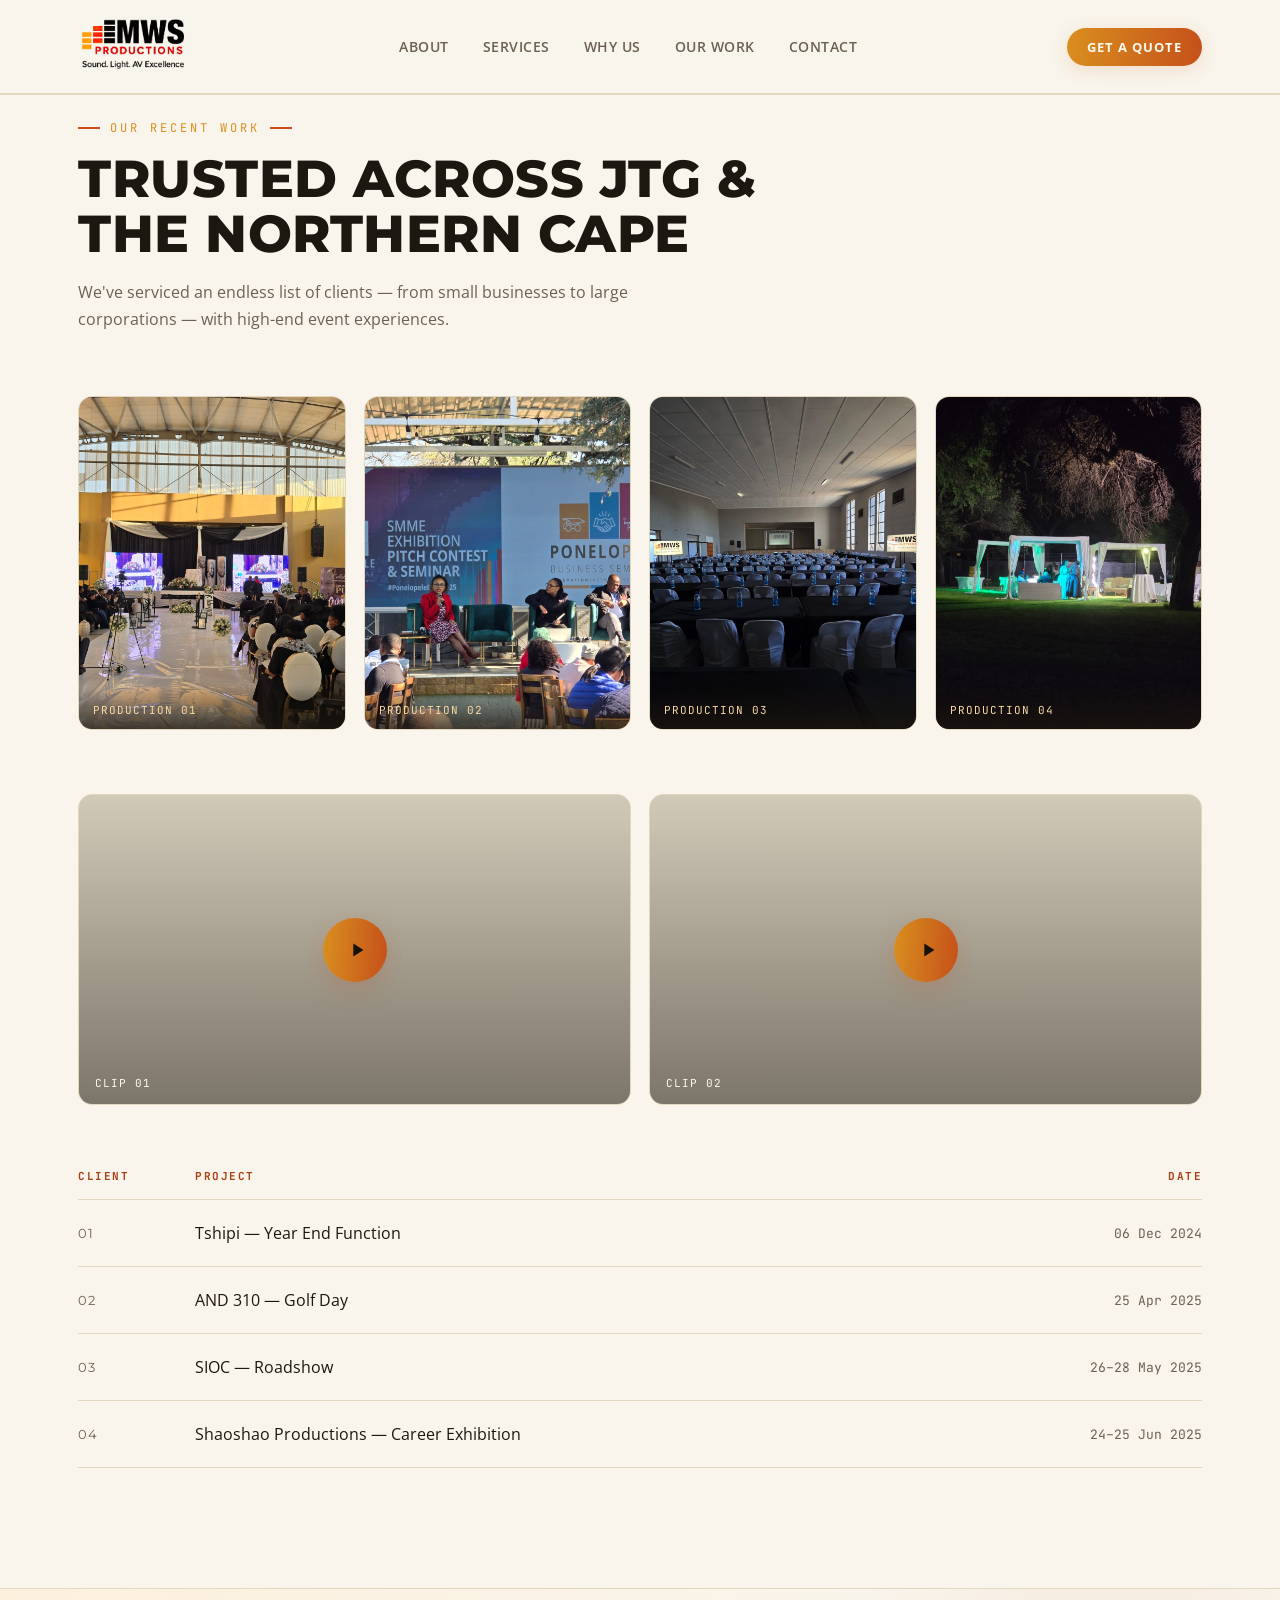
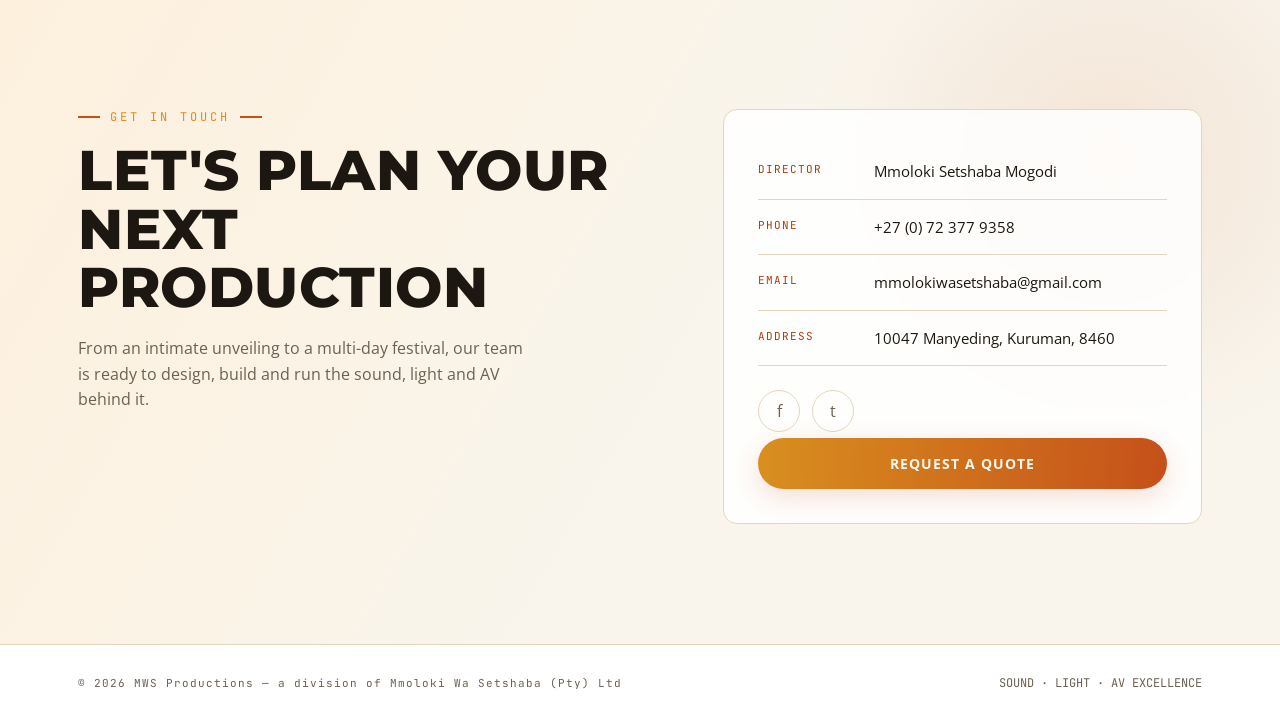
==== commit 593abf2d: "update" ====
--- a/our-work.html
+++ b/our-work.html
@@ -13,7 +13,10 @@
 <header>
   <nav>
     <div class="brand">
-      <img src="images/logo.png" alt="MWS Productions">
+      <a href="index.html">
+      <img src="images/logo.png" alt="MWS Productions" href="index.html">
+      </a>
+      
       
     </div>
     <div class="navlinks">
--- a/styles.css
+++ b/styles.css
@@ -107,7 +107,7 @@
       radial-gradient(ellipse 900px 500px at 80% 0%, rgba(197,80,26,0.10), transparent 60%),
       radial-gradient(ellipse 700px 500px at 10% 100%, rgba(217,143,31,0.08), transparent 60%),
       linear-gradient(rgba(249,245,236,0.35), rgba(249,245,236,0.9)),
-      url('hero-background.jpg');
+      url('/images/hero-background.jpg');
     background-size:cover;
     background-position:center;
     overflow:hidden;
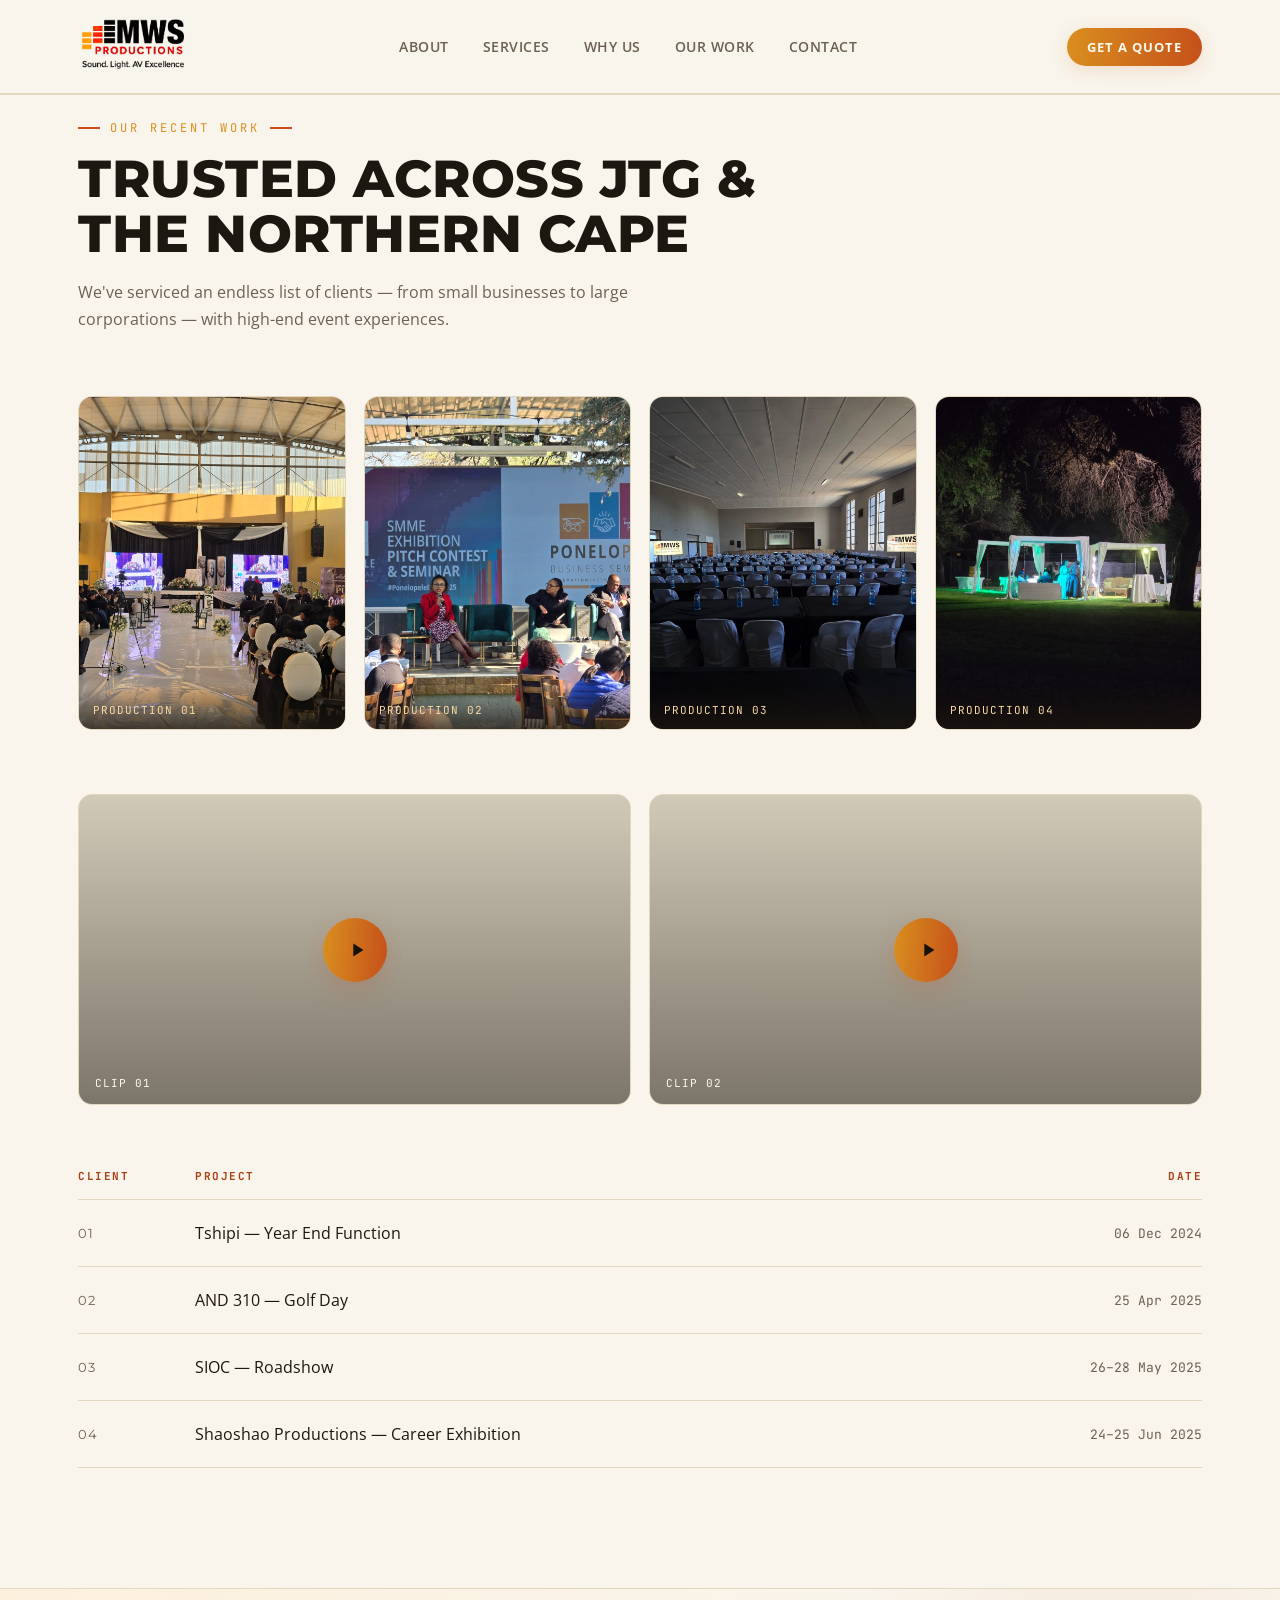
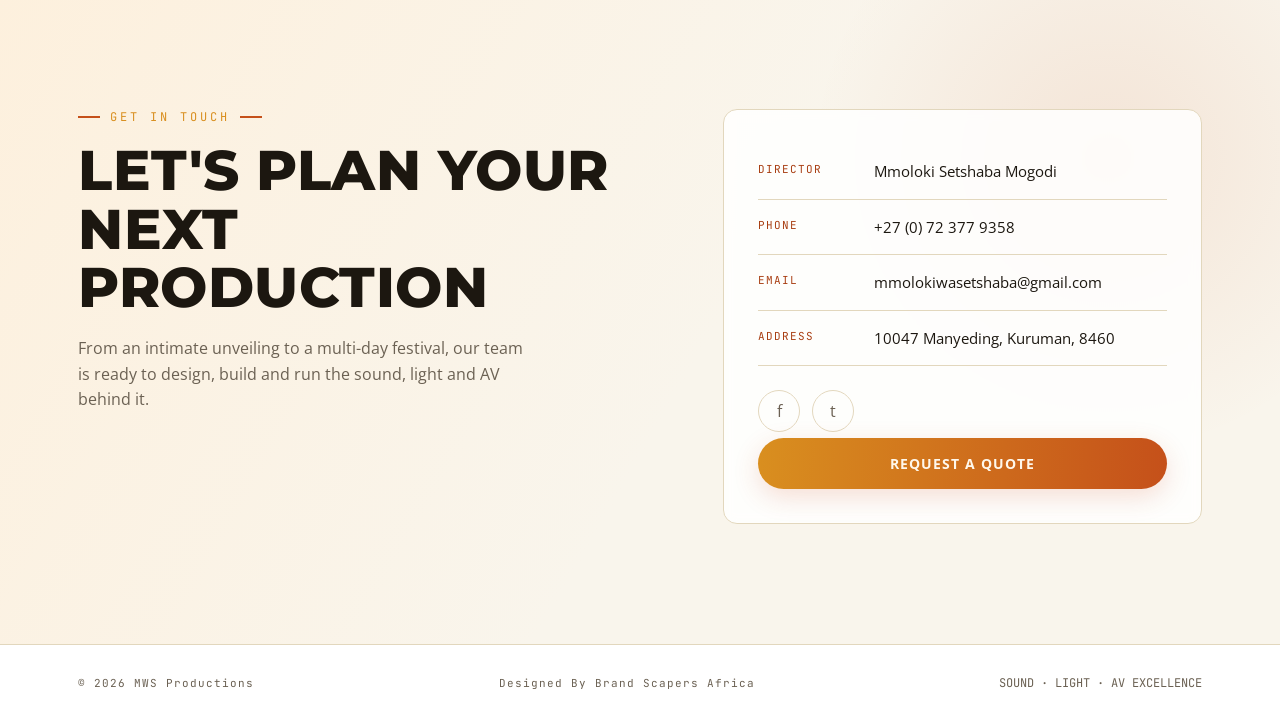
==== commit 288c386c: "optimised" ====
--- a/our-work.html
+++ b/our-work.html
@@ -138,7 +138,8 @@
 
 <footer>
   <div class="wrap foot-row">
-    <div class="brand-text">© 2026 MWS Productions — a division of Mmoloki Wa Setshaba (Pty) Ltd</div>
+    <div class="brand-text">© 2026 MWS Productions</div>
+    <div class="brand-text"> <a href="https://www.brandscapersafrica.com/" target="_blank" rel="noopener">Designed By Brand Scapers Africa</a>  </div>
     <span class="mono">SOUND · LIGHT · AV EXCELLENCE</span>
   </div>
 </footer>
--- a/styles.css
+++ b/styles.css
@@ -97,32 +97,63 @@
   .mobile-menu .nav-cta{margin:18px 28px;display:inline-block;text-align:center;}
  
   /* ---------- HERO ---------- */
-  .hero{
-    position:relative;
-    min-height:100vh;
-    display:flex;
-    align-items:center;
-    padding:140px 0 100px;
-    background:
-      radial-gradient(ellipse 900px 500px at 80% 0%, rgba(197,80,26,0.10), transparent 60%),
-      radial-gradient(ellipse 700px 500px at 10% 100%, rgba(217,143,31,0.08), transparent 60%),
-      linear-gradient(rgba(249,245,236,0.35), rgba(249,245,236,0.9)),
-      url('/images/hero-background.jpg');
-    background-size:cover;
-    background-position:center;
-    overflow:hidden;
-  }
-  
-.hero-bars {
-  position: absolute;
-  top: 0;
-  bottom: 0;
-  width: 30%;
-  display: flex;
-  align-items: flex-end;
-  gap: 18px;
-  padding: 80px 40px;
-  opacity: .45;
+
+.hero{
+  position:relative;
+  min-height:100vh;
+  display:flex;
+  align-items:center;
+  padding:140px 0 100px;
+  overflow:hidden;
+}
+
+.hero-bg{
+  position:absolute;
+  inset:0;
+  width:100%;
+  height:100%;
+  object-fit:cover;
+  z-index:0;
+}
+
+.hero-overlay{
+  position:absolute;
+  inset:0;
+  z-index:1;
+  background:
+    radial-gradient(
+      ellipse 900px 500px at 80% 0%,
+      rgba(197,80,26,0.10),
+      transparent 60%
+    ),
+    radial-gradient(
+      ellipse 700px 500px at 10% 100%,
+      rgba(217,143,31,0.08),
+      transparent 60%
+    ),
+    linear-gradient(
+      rgba(249,245,236,0.35),
+      rgba(249,245,236,0.9)
+    );
+}
+
+.hero-bars{
+  position:absolute;
+  top:0;
+  bottom:0;
+  width:30%;
+  display:flex;
+  align-items:flex-end;
+  gap:18px;
+  padding:80px 40px;
+  opacity:.45;
+  z-index:2;
+}
+
+.hero-inner,
+.wrap{
+  position:relative;
+  z-index:3;
 }
 
 /* RIGHT SIDE (your original) */
